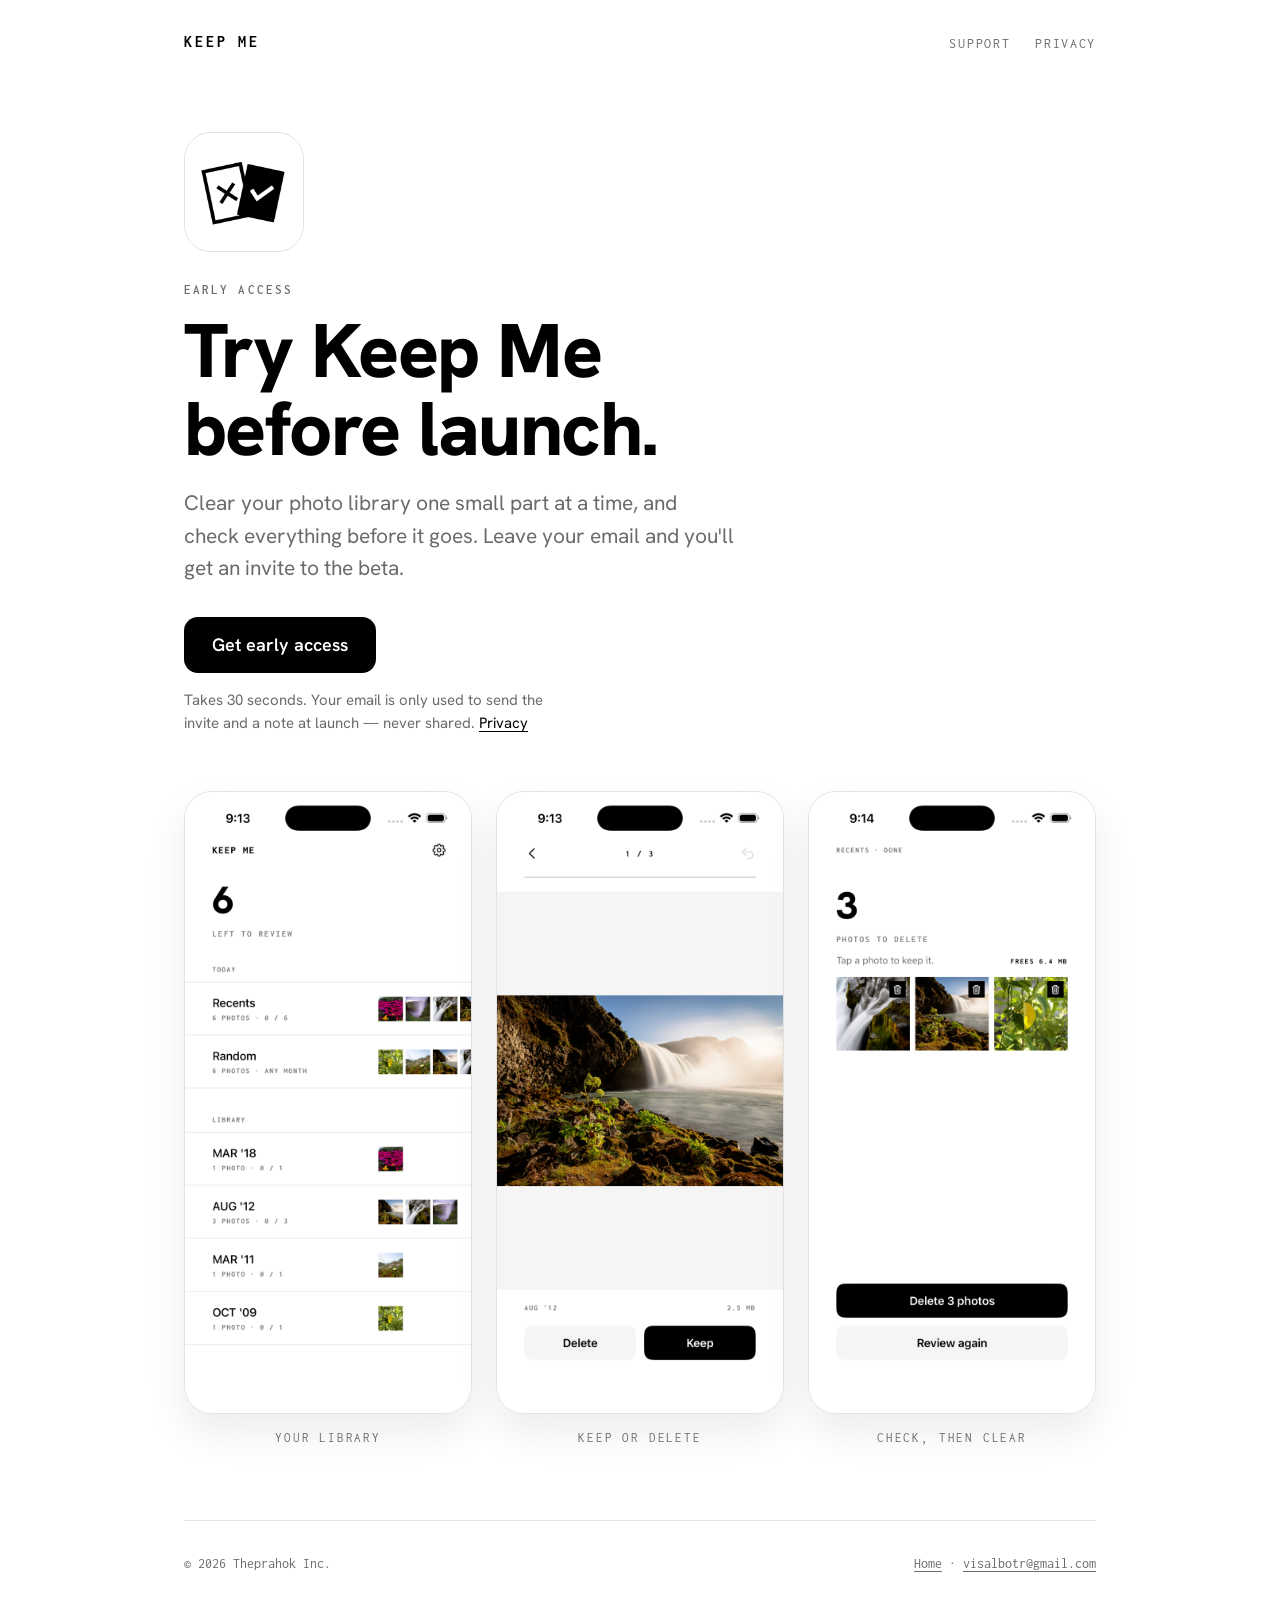
==== beta/index.html @ 6940757b "Add Keep Me website Home and support page, privacy policy and early-access page, styled like the app" ====
<!DOCTYPE html>
<html lang="en">
<head>
  <meta charset="utf-8">
  <meta name="viewport" content="width=device-width, initial-scale=1">
  <title>Keep Me — Early access</title>
  <meta name="description" content="Try Keep Me, a private photo cleaner for iPhone, before launch.">
  <meta property="og:type" content="website">
  <meta property="og:url" content="https://keepme.theprahok.com/beta/">
  <meta property="og:title" content="Try Keep Me before launch.">
  <meta property="og:description" content="A private photo cleaner for iPhone. Keep or delete, one photo at a time.">
  <meta property="og:image" content="https://keepme.theprahok.com/images/share.png">
  <meta property="og:image:width" content="1200">
  <meta property="og:image:height" content="630">
  <meta name="twitter:card" content="summary_large_image">
  <link rel="preconnect" href="https://fonts.googleapis.com">
  <link rel="preconnect" href="https://fonts.gstatic.com" crossorigin>
  <link href="https://fonts.googleapis.com/css2?family=Hanken+Grotesk:wght@400;600;700;800&family=Inconsolata:wght@400;600;700&display=swap" rel="stylesheet">
  <link rel="stylesheet" href="../style.css">
  <link rel="icon" type="image/png" href="../favicon.png">
  <link rel="apple-touch-icon" href="../apple-touch-icon.png">
</head>
<body>
  <div class="wrap">
    <header>
      <a class="wordmark" href="../">KEEP ME</a>
      <nav>
        <a href="../#support">Support</a>
        <a href="../privacy.html">Privacy</a>
      </nav>
    </header>

    <section class="hero beta">
      <img class="app-icon" src="../images/icon.png" alt="Keep Me app icon: two photos tilted apart, an outlined one marked with a cross and a solid black one marked with a tick." width="360" height="360">
      <p class="label">Early access</p>
      <h1>Try Keep Me<br>before launch.</h1>
      <p class="lede">Clear your photo library one small part at a time, and check everything before it goes. Leave your email and you'll get an invite to the beta.</p>

      <a class="button cta" href="https://docs.google.com/forms/d/e/1FAIpQLSeET6mYlRIp7rpqJYHfGuqAMrhkWRCgEda7NlK60UBRCJBBMg/viewform">Get early access</a>
      <p class="fine">Takes 30 seconds. Your email is only used to send the invite and a note at launch — never shared. <a href="../privacy.html#signups">Privacy</a></p>

      <div class="shots">
        <figure class="shot">
          <img src="../images/home.png" alt="Home screen: 6 photos left to review, Recents and Random rows under Today, and the library listed by month with thumbnails." width="720" height="1563">
          <figcaption>Your library</figcaption>
        </figure>
        <figure class="shot">
          <img src="../images/review.png" alt="Review screen: a waterfall photo, 1 of 3, from August 2012, 2.5 MB, with Delete and Keep buttons." width="720" height="1563">
          <figcaption>Keep or delete</figcaption>
        </figure>
        <figure class="shot">
          <img src="../images/confirm.png" alt="Confirm screen: 3 photos to delete, freeing 6.4 MB, with a Delete 3 photos button and a Review again button." width="720" height="1563">
          <figcaption>Check, then clear</figcaption>
        </figure>
      </div>
    </section>

    <footer>
      <span>© 2026 Theprahok Inc.</span>
      <span><a href="../">Home</a> · <a href="mailto:visalbotr@gmail.com">visalbotr@gmail.com</a></span>
    </footer>
  </div>
</body>
</html>
---- style.css ----
/* Mirrors the app: black ink on white, Hanken Grotesk for display,
   Inconsolata for the small mono labels. Light only, like the app. */
:root {
  color-scheme: light;
  --ink: #000;
  --muted: #6b6b6b;
  --rule: #e2e2e2;
  --surface: #fff;
  --soft: #f4f4f4;
  --display: "Hanken Grotesk", -apple-system, system-ui, sans-serif;
  --mono: "Inconsolata", ui-monospace, Menlo, monospace;
}

* { box-sizing: border-box; }

html { -webkit-text-size-adjust: 100%; }

body {
  margin: 0;
  background: var(--surface);
  color: var(--ink);
  font-family: var(--display);
  font-size: 18px;
  line-height: 1.55;
}

a { color: var(--ink); text-underline-offset: 3px; }

/* Keep #support and #signups from landing under the sticky header. */
[id] { scroll-margin-top: 96px; }

.wrap {
  max-width: 960px;
  margin: 0 auto;
  padding: 0 24px;
}

/* Header — the app's "KEEP ME" wordmark */
header {
  display: flex;
  justify-content: space-between;
  align-items: center;
  padding: 28px 0;
  position: sticky;
  top: 0;
  z-index: 10;
  background: var(--surface);
}
.wordmark {
  font-family: var(--mono);
  font-weight: 700;
  letter-spacing: 0.18em;
  font-size: 16px;
  text-decoration: none;
}
nav a {
  font-family: var(--mono);
  font-size: 14px;
  letter-spacing: 0.12em;
  text-transform: uppercase;
  text-decoration: none;
  color: var(--muted);
  margin-left: 20px;
}
nav a:hover { color: var(--ink); }
nav a.nav-cta {
  background: var(--ink);
  color: var(--surface);
  font-weight: 600;
  padding: 8px 14px;
  border-radius: 10px;
}
nav a.nav-cta:hover { color: var(--surface); }

/* The icon artwork is full-bleed white, so the page draws the rounded frame. */
.app-icon {
  display: block;
  width: 120px;
  height: 120px;
  margin-bottom: 28px;
  border-radius: 22.5%;
  border: 1px solid var(--rule);
}

.label {
  font-family: var(--mono);
  font-size: 13px;
  font-weight: 600;
  letter-spacing: 0.16em;
  text-transform: uppercase;
  color: var(--muted);
  margin: 0 0 12px;
}

h1 {
  font-size: clamp(44px, 8vw, 76px);
  line-height: 1.02;
  font-weight: 800;
  letter-spacing: -0.02em;
  margin: 0 0 20px;
}
h2 {
  font-size: clamp(30px, 5vw, 42px);
  line-height: 1.1;
  font-weight: 800;
  margin: 0 0 24px;
}
h3 { font-size: 20px; font-weight: 700; margin: 0 0 6px; }

.lede { font-size: 21px; color: var(--muted); max-width: 34ch; margin: 0; }

section { padding: 72px 0; border-top: 1px solid var(--rule); }
.hero { border-top: none; padding-top: 48px; }

/* The problem Keep Me solves: the familiar alert beside the words */
.why {
  display: grid;
  grid-template-columns: 1fr 300px;
  gap: 48px;
  align-items: center;
}
.why h2 { max-width: 18ch; }
.why .lede { max-width: 40ch; }

/* A drawing of the iOS storage alert, built in HTML so it stays sharp. */
.storage-alert {
  width: 270px;
  margin: 0 auto;
  background: #f2f2f7;
  border-radius: 14px;
  text-align: center;
  font-family: -apple-system, BlinkMacSystemFont, "SF Pro Text", system-ui, sans-serif;
  box-shadow: 0 18px 40px rgba(0, 0, 0, 0.12);
  overflow: hidden;
}
.storage-alert .alert-body { padding: 20px 16px 18px; }
.storage-alert .alert-title { font-size: 17px; font-weight: 600; line-height: 1.3; margin: 0 0 4px; }
.storage-alert .alert-message { font-size: 13px; line-height: 1.35; margin: 0; }
.storage-alert .alert-actions {
  display: grid;
  grid-template-columns: 1fr 1fr;
  border-top: 1px solid #c8c7cc;
}
.storage-alert .alert-actions span {
  padding: 11px 0;
  font-size: 17px;
  color: #007aff;
}
.storage-alert .alert-actions span + span { border-left: 1px solid #c8c7cc; font-weight: 600; }
.beta .lede { max-width: 46ch; }

/* Early access */
.cta { margin-top: 32px; }
.fine { font-size: 15px; color: var(--muted); max-width: 46ch; margin: 16px 0 0; }

/* Screenshots */
.shots {
  display: grid;
  grid-template-columns: repeat(3, 1fr);
  gap: 24px;
  margin-top: 56px;
}
.shot { margin: 0; }
.shot img {
  width: 100%;
  height: auto;
  display: block;
  border-radius: 28px;
  border: 1px solid var(--rule);
  box-shadow: 0 18px 40px rgba(0, 0, 0, 0.08);
}
.shot figcaption {
  font-family: var(--mono);
  font-size: 13px;
  letter-spacing: 0.14em;
  text-transform: uppercase;
  color: var(--muted);
  margin-top: 14px;
  text-align: center;
}

/* Features */
.features {
  display: grid;
  grid-template-columns: repeat(2, 1fr);
  gap: 36px 48px;
}
.features p, .faq p { margin: 0; color: var(--muted); }


/* Support */
.contact {
  background: var(--soft);
  border-radius: 20px;
  padding: 32px;
  margin-bottom: 56px;
}
.contact p { margin: 0 0 20px; color: var(--muted); }
.button {
  display: inline-block;
  background: var(--ink);
  color: var(--surface);
  text-decoration: none;
  font-weight: 600;
  padding: 14px 28px;
  border-radius: 14px;
}
.email { font-family: var(--mono); font-size: 16px; margin-left: 16px; color: var(--muted); }

.faq { display: grid; gap: 28px; }
.faq div { padding-bottom: 28px; border-bottom: 1px solid var(--rule); }

/* Privacy policy page */
.policy { max-width: 680px; }
.policy h2 { font-size: 24px; margin: 40px 0 10px; }
.policy p, .policy li { color: #333; }

footer {
  border-top: 1px solid var(--rule);
  padding: 32px 0 48px;
  font-family: var(--mono);
  font-size: 14px;
  color: var(--muted);
  display: flex;
  justify-content: space-between;
  gap: 16px;
  flex-wrap: wrap;
}
footer a { color: var(--muted); }

@media (max-width: 720px) {
  body { font-size: 17px; }
  .why { grid-template-columns: 1fr; gap: 36px; }
  .wrap { padding: 0 16px; }
  section { padding: 56px 0; }
  .shots { grid-template-columns: 1fr; max-width: 320px; margin-left: auto; margin-right: auto; }
  .features { grid-template-columns: 1fr; gap: 28px; }
  .contact { padding: 24px; }
  .app-icon { width: 96px; height: 96px; }
  .email { display: block; margin: 16px 0 0; word-break: break-all; }
  nav a { margin-left: 14px; }
}

/* No room for all three beside the wordmark on a phone. Support is further
   down the page and Privacy is in the footer, so only the button stays. */
@media (max-width: 480px) {
  nav a:not(.nav-cta) { display: none; }
}
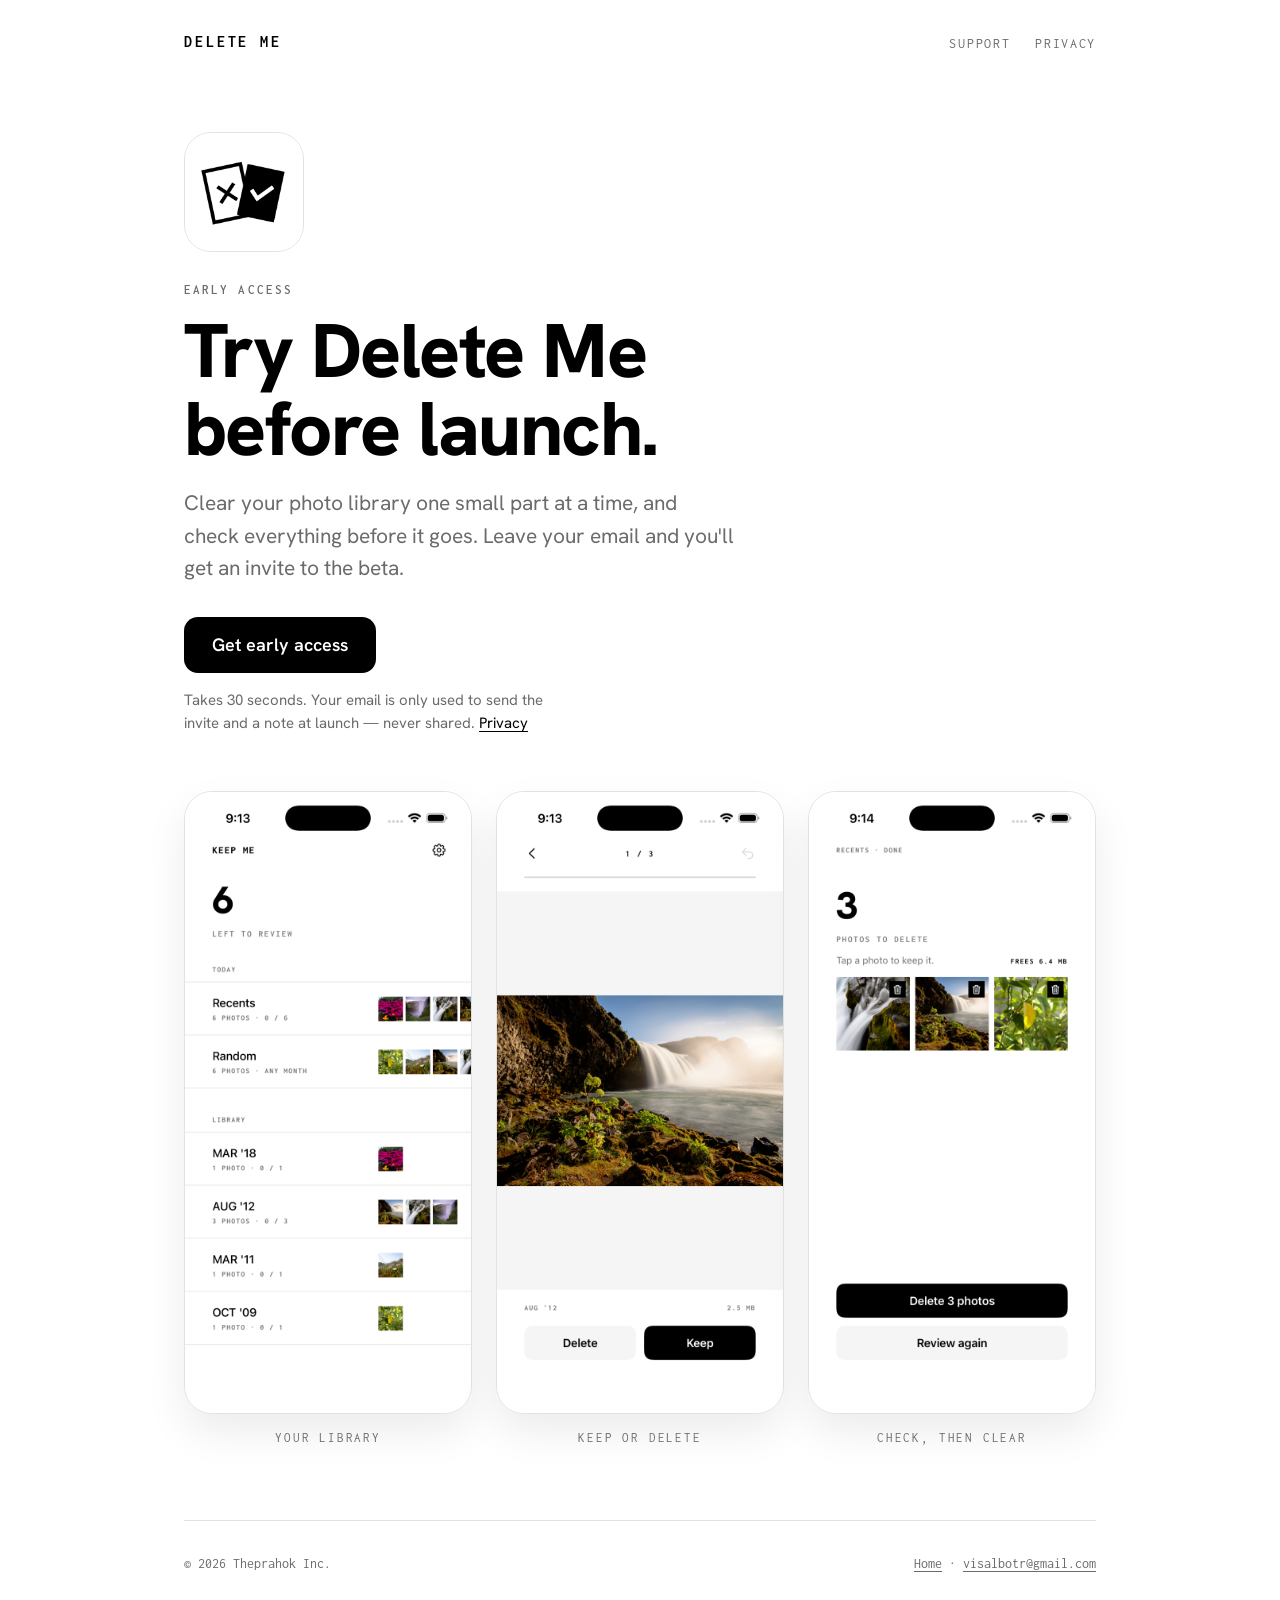
==== commit 658474a9: "Rename site to Delete Me Update the app name, wordmark and links to deleteme.theprahok.com.  Co-Auth" ====
--- a/beta/index.html
+++ b/beta/index.html
@@ -3,13 +3,13 @@
 <head>
   <meta charset="utf-8">
   <meta name="viewport" content="width=device-width, initial-scale=1">
-  <title>Keep Me — Early access</title>
-  <meta name="description" content="Try Keep Me, a private photo cleaner for iPhone, before launch.">
+  <title>Delete Me — Early access</title>
+  <meta name="description" content="Try Delete Me, a private photo cleaner for iPhone, before launch.">
   <meta property="og:type" content="website">
-  <meta property="og:url" content="https://keepme.theprahok.com/beta/">
-  <meta property="og:title" content="Try Keep Me before launch.">
+  <meta property="og:url" content="https://deleteme.theprahok.com/beta/">
+  <meta property="og:title" content="Try Delete Me before launch.">
   <meta property="og:description" content="A private photo cleaner for iPhone. Keep or delete, one photo at a time.">
-  <meta property="og:image" content="https://keepme.theprahok.com/images/share.png">
+  <meta property="og:image" content="https://deleteme.theprahok.com/images/share.png">
   <meta property="og:image:width" content="1200">
   <meta property="og:image:height" content="630">
   <meta name="twitter:card" content="summary_large_image">
@@ -23,7 +23,7 @@
 <body>
   <div class="wrap">
     <header>
-      <a class="wordmark" href="../">KEEP ME</a>
+      <a class="wordmark" href="../">DELETE ME</a>
       <nav>
         <a href="../#support">Support</a>
         <a href="../privacy.html">Privacy</a>
@@ -31,9 +31,9 @@
     </header>
 
     <section class="hero beta">
-      <img class="app-icon" src="../images/icon.png" alt="Keep Me app icon: two photos tilted apart, an outlined one marked with a cross and a solid black one marked with a tick." width="360" height="360">
+      <img class="app-icon" src="../images/icon.png" alt="Delete Me app icon: two photos tilted apart, an outlined one marked with a cross and a solid black one marked with a tick." width="360" height="360">
       <p class="label">Early access</p>
-      <h1>Try Keep Me<br>before launch.</h1>
+      <h1>Try Delete Me<br>before launch.</h1>
       <p class="lede">Clear your photo library one small part at a time, and check everything before it goes. Leave your email and you'll get an invite to the beta.</p>
 
       <a class="button cta" href="https://docs.google.com/forms/d/e/1FAIpQLSeET6mYlRIp7rpqJYHfGuqAMrhkWRCgEda7NlK60UBRCJBBMg/viewform">Get early access</a>
--- a/style.css
+++ b/style.css
@@ -35,7 +35,7 @@
   padding: 0 24px;
 }
 
-/* Header — the app's "KEEP ME" wordmark */
+/* Header — the app's "DELETE ME" wordmark */
 header {
   display: flex;
   justify-content: space-between;
@@ -112,7 +112,7 @@
 section { padding: 72px 0; border-top: 1px solid var(--rule); }
 .hero { border-top: none; padding-top: 48px; }
 
-/* The problem Keep Me solves: the familiar alert beside the words */
+/* The problem Delete Me solves: the familiar alert beside the words */
 .why {
   display: grid;
   grid-template-columns: 1fr 300px;
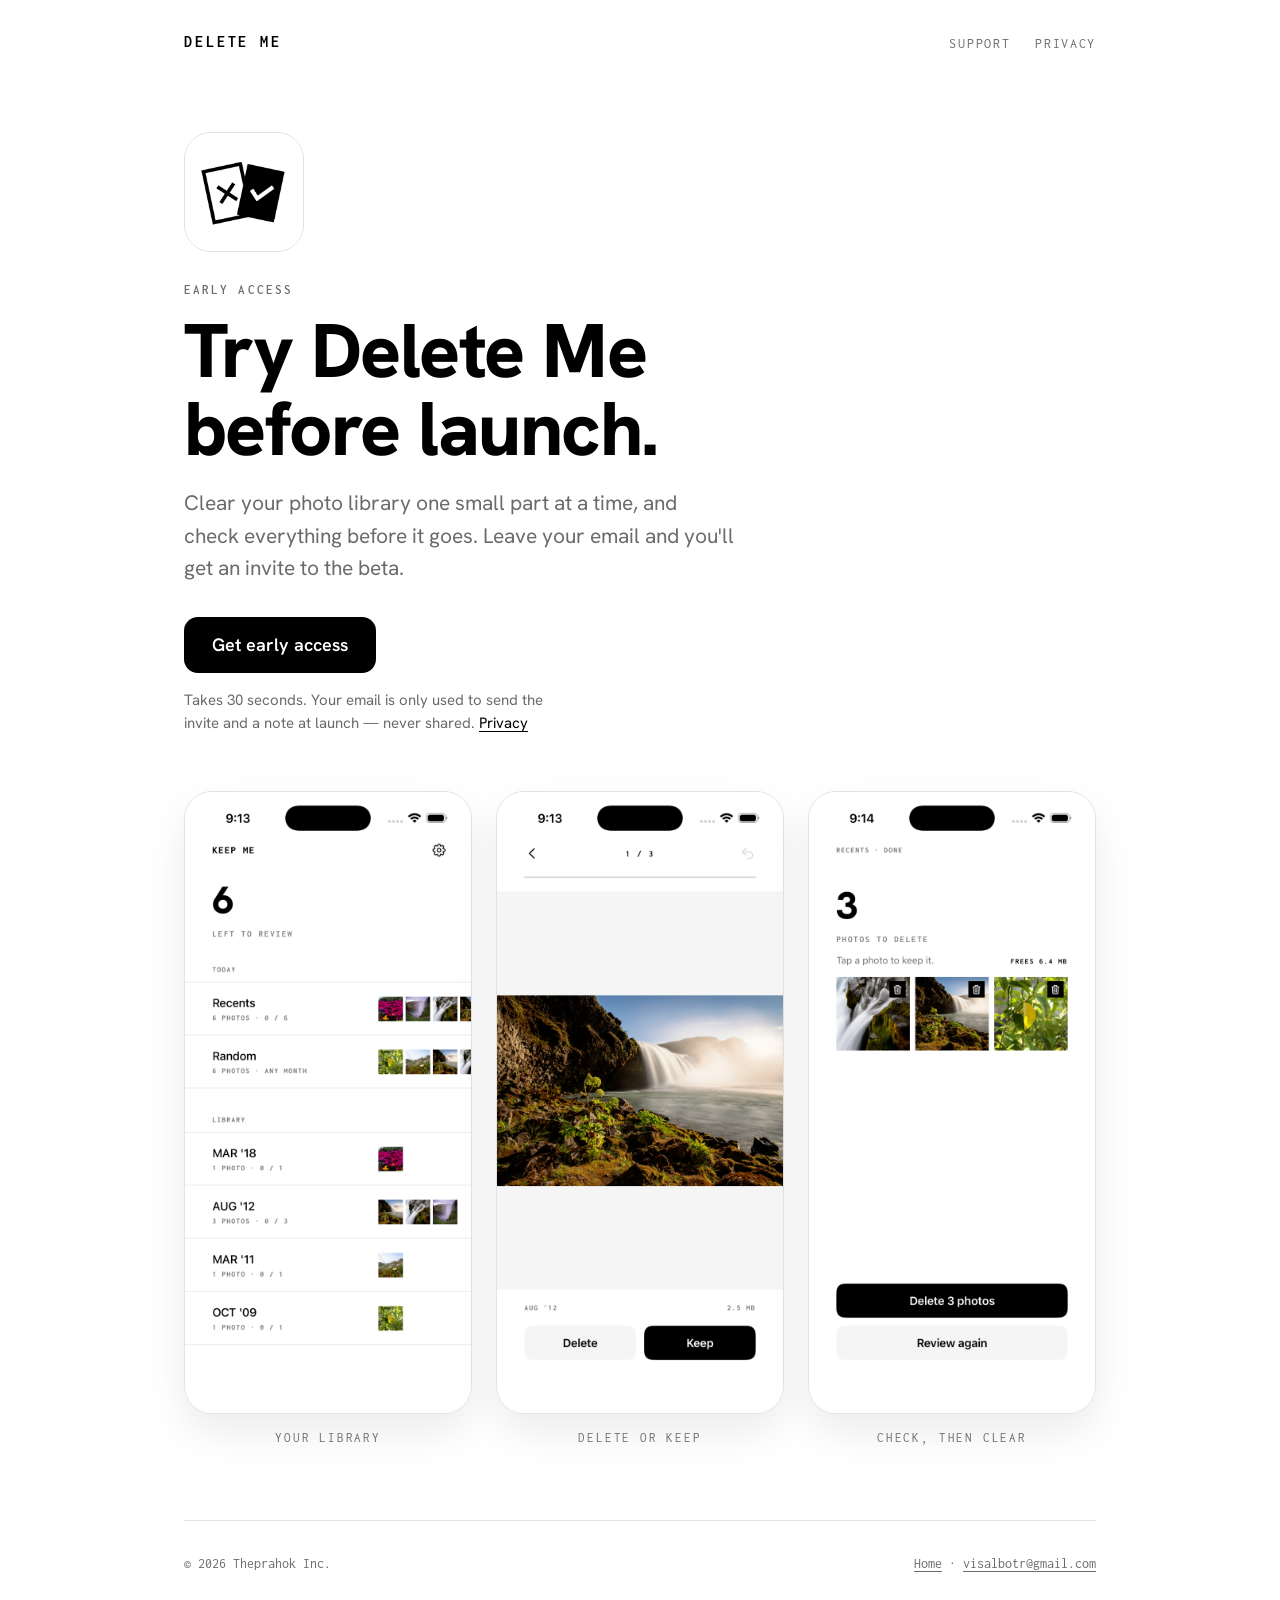
==== commit 90ec0dac: "Lead the tagline with delete Change "Keep or delete" to "Delete or keep" in the headline, meta tags " ====
--- a/beta/index.html
+++ b/beta/index.html
@@ -8,7 +8,7 @@
   <meta property="og:type" content="website">
   <meta property="og:url" content="https://deleteme.theprahok.com/beta/">
   <meta property="og:title" content="Try Delete Me before launch.">
-  <meta property="og:description" content="A private photo cleaner for iPhone. Keep or delete, one photo at a time.">
+  <meta property="og:description" content="A private photo cleaner for iPhone. Delete or keep, one photo at a time.">
   <meta property="og:image" content="https://deleteme.theprahok.com/images/share.png">
   <meta property="og:image:width" content="1200">
   <meta property="og:image:height" content="630">
@@ -46,7 +46,7 @@
         </figure>
         <figure class="shot">
           <img src="../images/review.png" alt="Review screen: a waterfall photo, 1 of 3, from August 2012, 2.5 MB, with Delete and Keep buttons." width="720" height="1563">
-          <figcaption>Keep or delete</figcaption>
+          <figcaption>Delete or keep</figcaption>
         </figure>
         <figure class="shot">
           <img src="../images/confirm.png" alt="Confirm screen: 3 photos to delete, freeing 6.4 MB, with a Delete 3 photos button and a Review again button." width="720" height="1563">
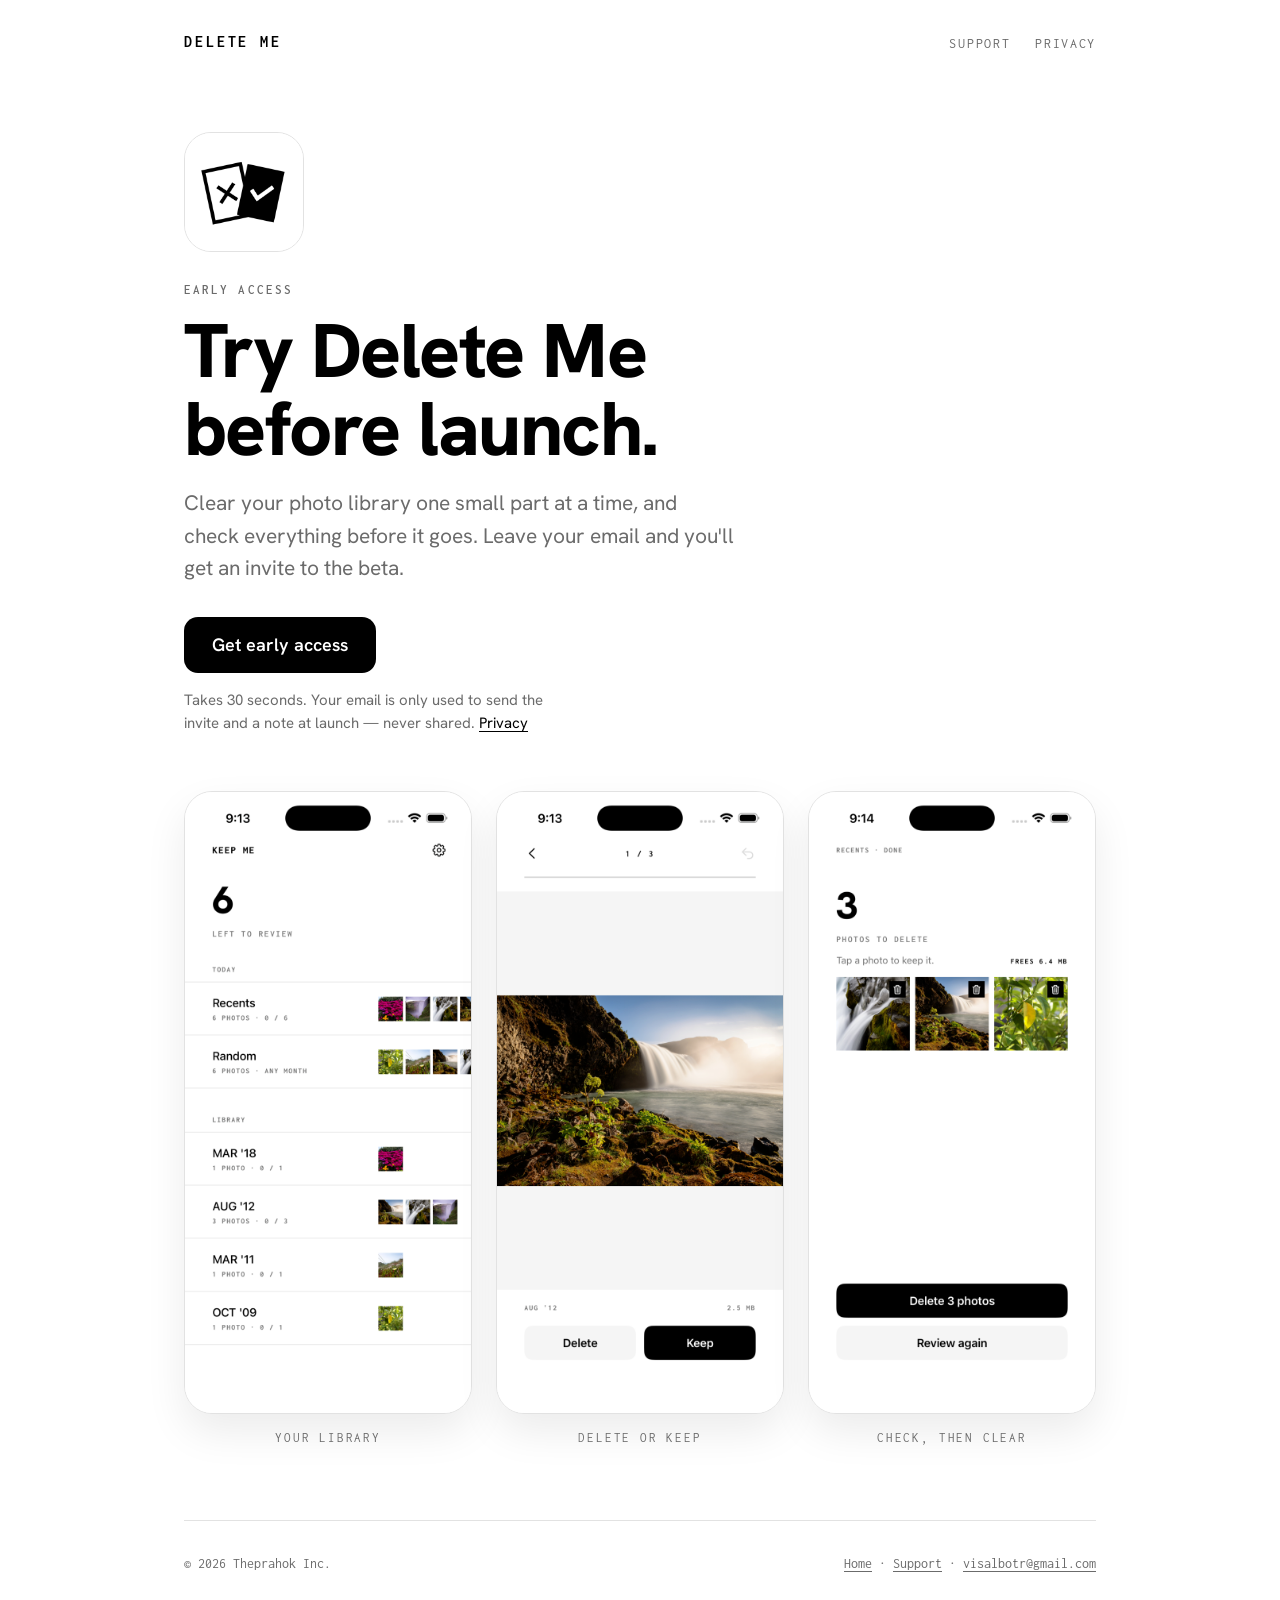
==== commit 768f52af: "Move support to its own page Co-Authored-By: Claude Opus 5.5 <noreply@anthropic.com>" ====
--- a/beta/index.html
+++ b/beta/index.html
@@ -25,7 +25,7 @@
     <header>
       <a class="wordmark" href="../">DELETE ME</a>
       <nav>
-        <a href="../#support">Support</a>
+        <a href="../support.html">Support</a>
         <a href="../privacy.html">Privacy</a>
       </nav>
     </header>
@@ -57,7 +57,7 @@
 
     <footer>
       <span>© 2026 Theprahok Inc.</span>
-      <span><a href="../">Home</a> · <a href="mailto:visalbotr@gmail.com">visalbotr@gmail.com</a></span>
+      <span><a href="../">Home</a> · <a href="../support.html">Support</a> · <a href="mailto:visalbotr@gmail.com">visalbotr@gmail.com</a></span>
     </footer>
   </div>
 </body>
--- a/style.css
+++ b/style.css
@@ -26,7 +26,7 @@
 
 a { color: var(--ink); text-underline-offset: 3px; }
 
-/* Keep #support and #signups from landing under the sticky header. */
+/* Keep #signups from landing under the sticky header. */
 [id] { scroll-margin-top: 96px; }
 
 .wrap {
@@ -241,8 +241,8 @@
   nav a { margin-left: 14px; }
 }
 
-/* No room for all three beside the wordmark on a phone. Support is further
-   down the page and Privacy is in the footer, so only the button stays. */
+/* No room for all three beside the wordmark on a phone. Support and Privacy
+   are in the footer, so only the button stays. */
 @media (max-width: 480px) {
   nav a:not(.nav-cta) { display: none; }
 }
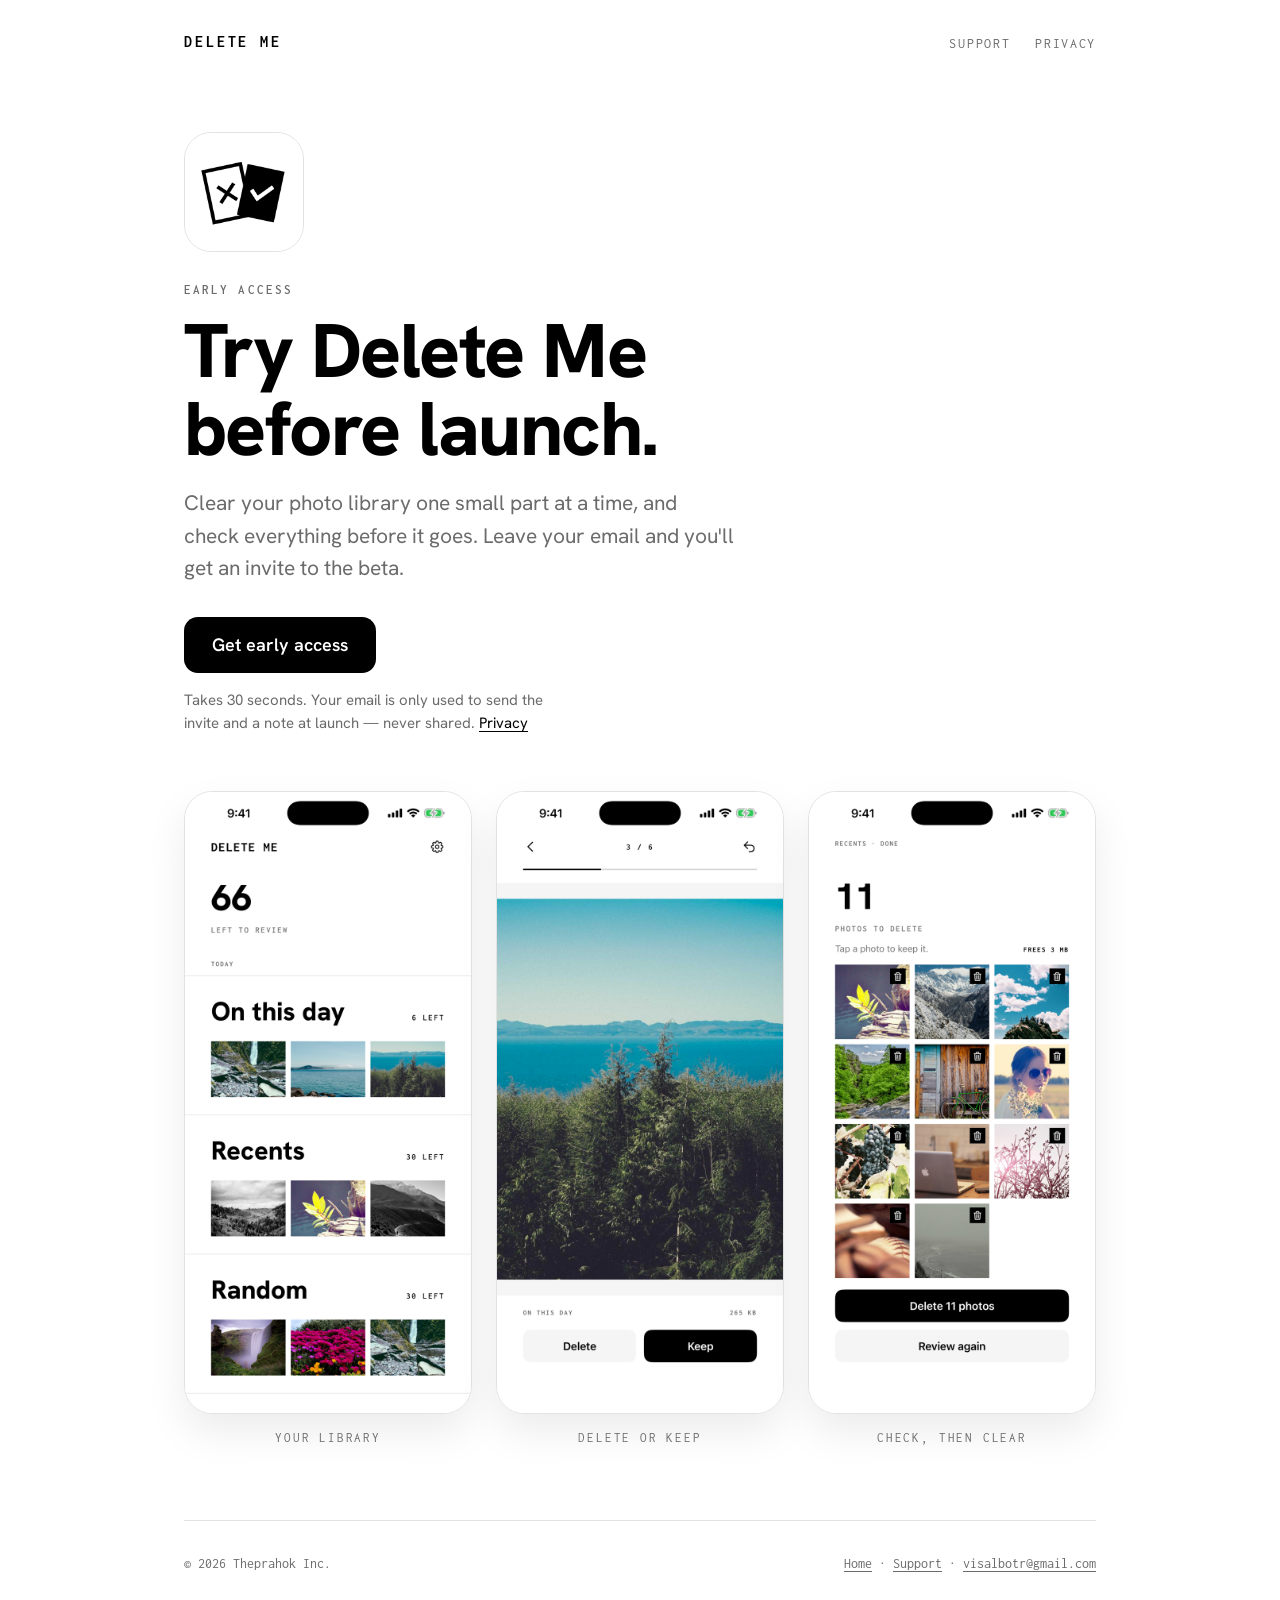
==== commit 974b97b7: "Use App Store screenshots on the homepage and beta page Co-Authored-By: Claude Opus 5.5 <noreply@ant" ====
--- a/beta/index.html
+++ b/beta/index.html
@@ -41,15 +41,15 @@
 
       <div class="shots">
         <figure class="shot">
-          <img src="../images/home.png" alt="Home screen: 6 photos left to review, Recents and Random rows under Today, and the library listed by month with thumbnails." width="720" height="1563">
+          <img src="../images/home.png" alt="Home screen: 66 photos left to review, with On this day, Recents and Random rows under Today." width="720" height="1564">
           <figcaption>Your library</figcaption>
         </figure>
         <figure class="shot">
-          <img src="../images/review.png" alt="Review screen: a waterfall photo, 1 of 3, from August 2012, 2.5 MB, with Delete and Keep buttons." width="720" height="1563">
+          <img src="../images/review.png" alt="Review screen: a coastline with pine trees, 3 of 6, from On this day, 265 KB, with Delete and Keep buttons." width="720" height="1564">
           <figcaption>Delete or keep</figcaption>
         </figure>
         <figure class="shot">
-          <img src="../images/confirm.png" alt="Confirm screen: 3 photos to delete, freeing 6.4 MB, with a Delete 3 photos button and a Review again button." width="720" height="1563">
+          <img src="../images/confirm.png" alt="Confirm screen: 11 photos to delete, freeing 3 MB, with a Delete 11 photos button and a Review again button." width="720" height="1564">
           <figcaption>Check, then clear</figcaption>
         </figure>
       </div>
--- a/style.css
+++ b/style.css
@@ -193,7 +193,7 @@
   background: var(--soft);
   border-radius: 20px;
   padding: 32px;
-  margin-bottom: 56px;
+  margin-top: 56px;
 }
 .contact p { margin: 0 0 20px; color: var(--muted); }
 .button {
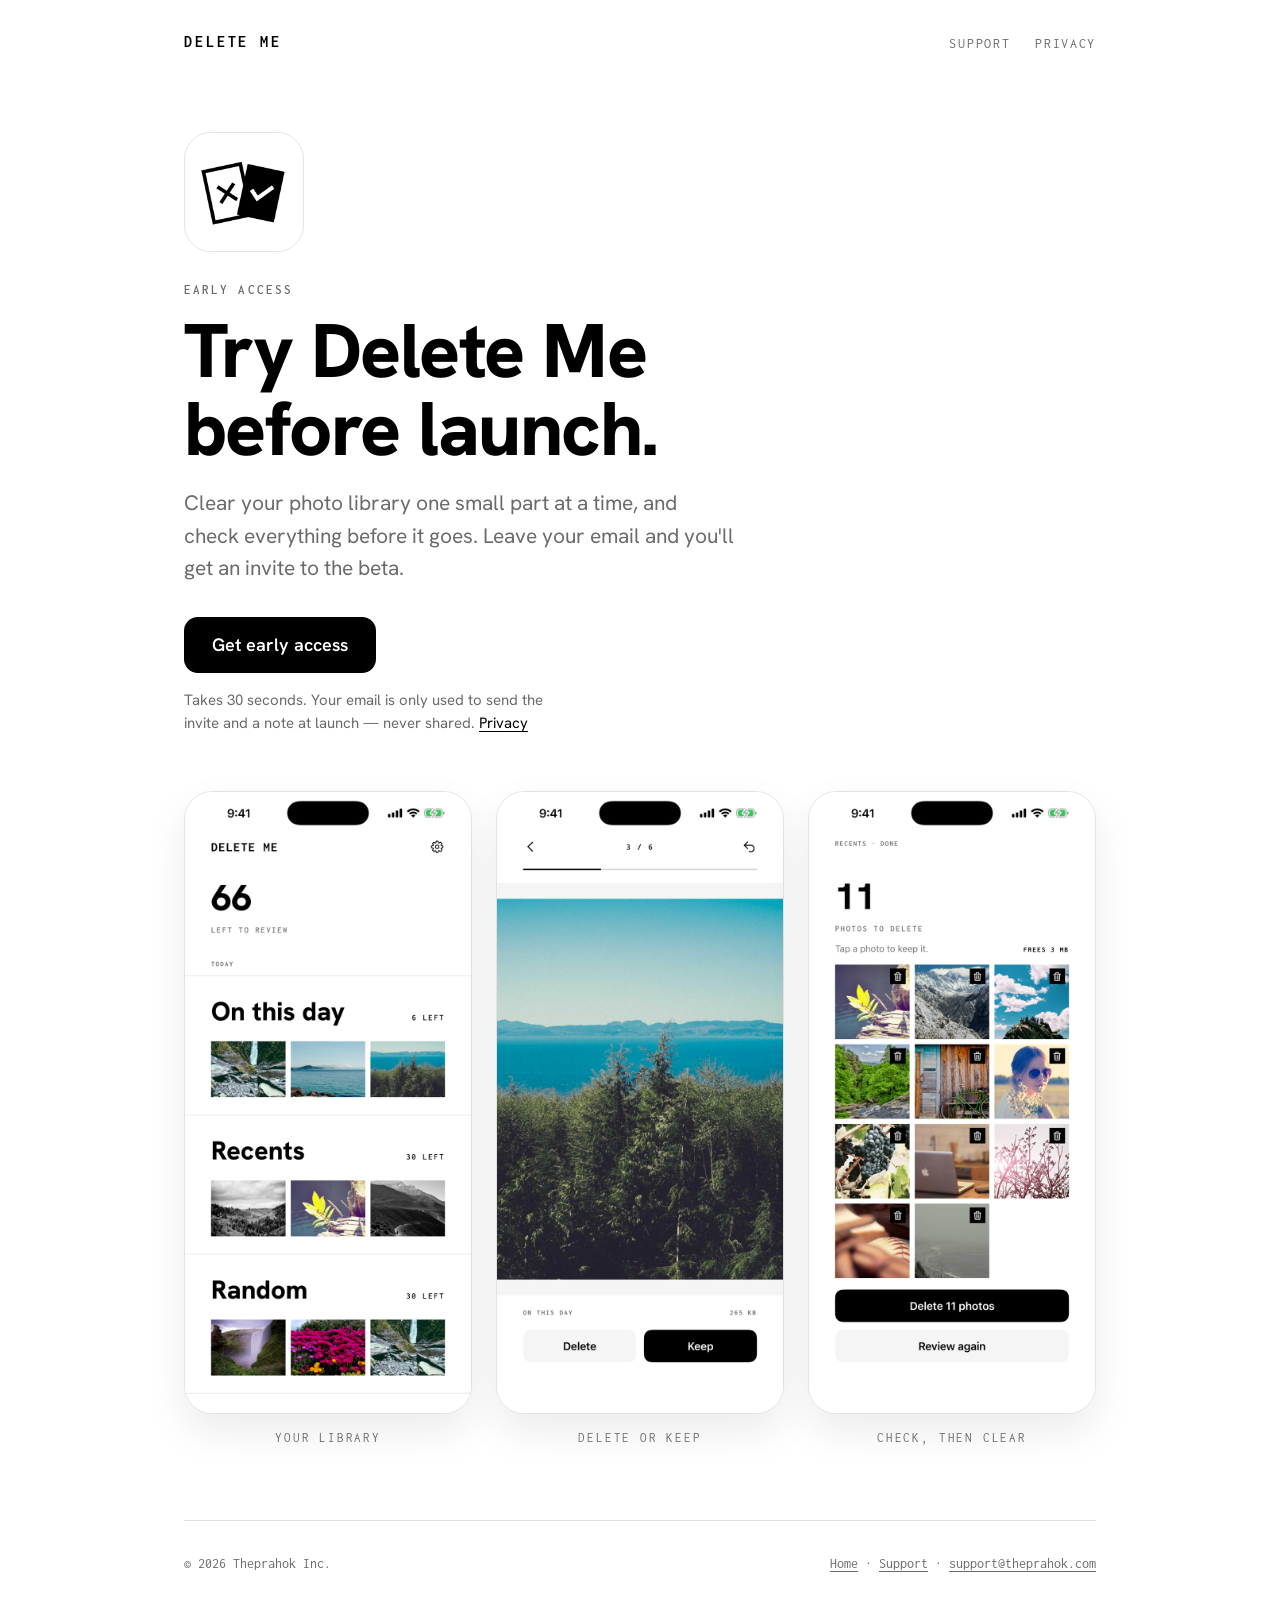
==== commit 72c10387: "Use support@theprahok.com as the support email Co-Authored-By: Claude Opus 5.5 <noreply@anthropic.co" ====
--- a/beta/index.html
+++ b/beta/index.html
@@ -57,7 +57,7 @@
 
     <footer>
       <span>© 2026 Theprahok Inc.</span>
-      <span><a href="../">Home</a> · <a href="../support.html">Support</a> · <a href="mailto:visalbotr@gmail.com">visalbotr@gmail.com</a></span>
+      <span><a href="../">Home</a> · <a href="../support.html">Support</a> · <a href="mailto:support@theprahok.com">support@theprahok.com</a></span>
     </footer>
   </div>
 </body>
